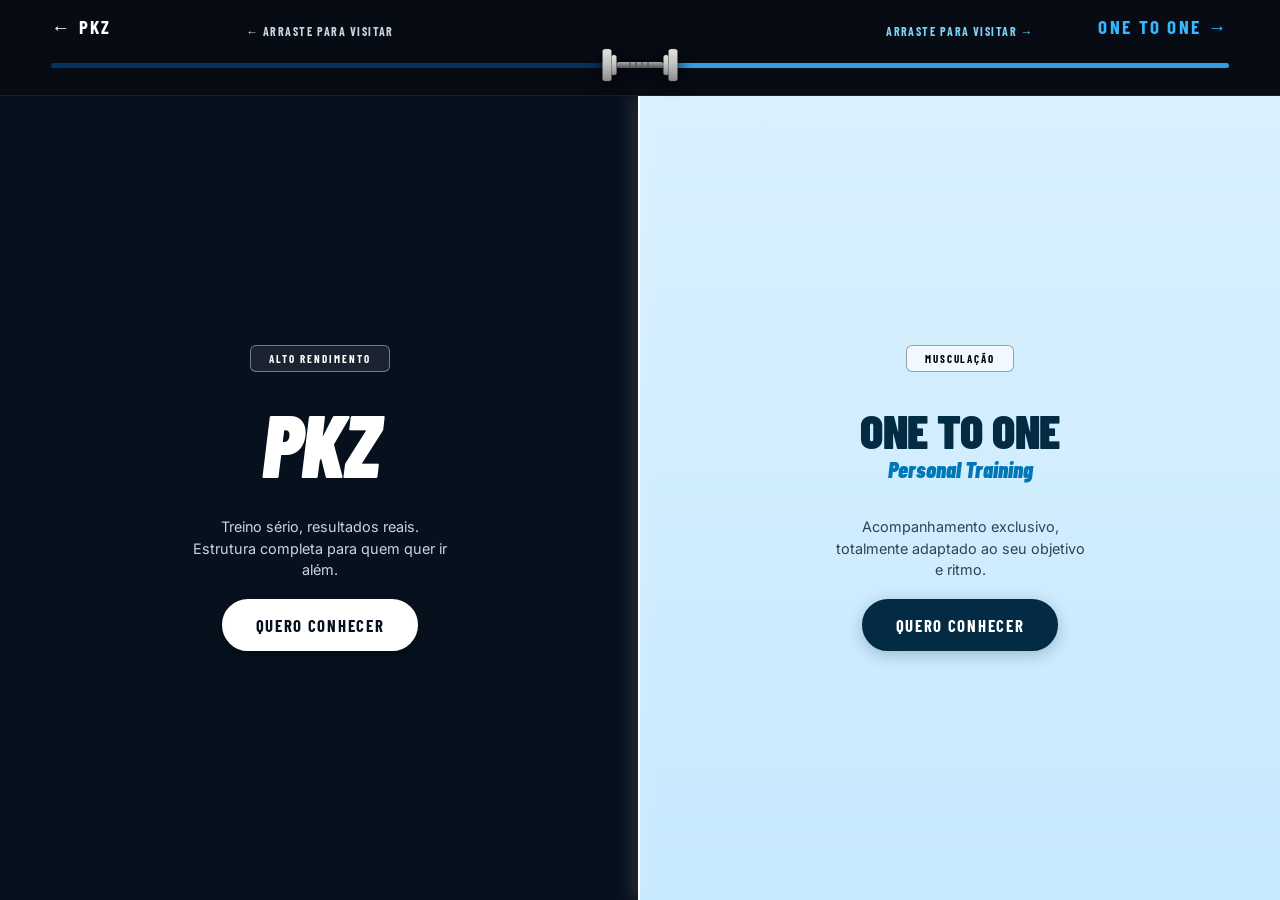
==== Landing Page/index.html @ 016218b0 "Add files via upload" ====
<!doctype html>
<html lang="pt-BR">
  <head>
    <meta charset="UTF-8" />
    <meta name="viewport" content="width=device-width, initial-scale=1.0" />
    <title>PKZ & ONE TO ONE</title>
    <link
      href="https://fonts.googleapis.com/css2?family=Barlow+Condensed:ital,wght@0,700;0,900;1,900&family=Inter:wght@400;500;600&display=swap"
      rel="stylesheet"
    />
    <link rel="stylesheet" href="styles.css" />
  </head>
  <body>
    <!-- ═══ BARRA COM HALTER (Header/Navegação) ═══ -->
    <header role="banner" id="bar">
      <div id="drag-hint">
        <div class="hint-box pkz-box" id="hint-pkz-box">
          <span class="hint-pkz">← arraste para visitar</span>
        </div>
        <div class="hint-box oto-box">
          <span class="hint-oto">arraste para visitar →</span>
        </div>
      </div>

      <div class="bar-labels">
        <span class="bar-label pkz">← PKZ</span>
        <span class="bar-label oto">ONE TO ONE →</span>
      </div>

      <div id="track-area">
        <div id="track">
          <div id="fill-l"></div>
          <div id="fill-r"></div>
        </div>

        <div
          id="handle"
          role="slider"
          aria-label="Seletor de marcas PKZ e One To One"
          aria-valuemin="0"
          aria-valuemax="100"
          aria-valuenow="50"
          tabindex="0"
        >
          <svg
            viewBox="0 0 76 36"
            xmlns="http://www.w3.org/2000/svg"
            aria-hidden="true"
          >
            <defs>
              <linearGradient id="pg" x1="0" y1="0" x2="0" y2="1">
                <stop offset="0%" stop-color="#e2e2e2" />
                <stop offset="45%" stop-color="#c4c4c4" />
                <stop offset="100%" stop-color="#8c8c8c" />
              </linearGradient>
              <linearGradient id="bg" x1="0" y1="0" x2="0" y2="1">
                <stop offset="0%" stop-color="#aaa" />
                <stop offset="55%" stop-color="#777" />
                <stop offset="100%" stop-color="#555" />
              </linearGradient>
            </defs>
            <rect
              x="0.5"
              y="2"
              width="9"
              height="32"
              rx="2.5"
              fill="url(#pg)"
              stroke="#666"
              stroke-width="0.4"
            />
            <rect
              x="9.5"
              y="8"
              width="5"
              height="20"
              rx="2"
              fill="url(#pg)"
              stroke="#777"
              stroke-width="0.4"
            />
            <rect
              x="14.5"
              y="15"
              width="47"
              height="6"
              rx="3"
              fill="url(#bg)"
            />
            <line
              x1="28"
              y1="15.5"
              x2="28"
              y2="20.5"
              stroke="#555"
              stroke-width="1.3"
              stroke-linecap="round"
            />
            <line
              x1="34"
              y1="15.5"
              x2="34"
              y2="20.5"
              stroke="#555"
              stroke-width="1.3"
              stroke-linecap="round"
            />
            <line
              x1="40"
              y1="15.5"
              x2="40"
              y2="20.5"
              stroke="#555"
              stroke-width="1.3"
              stroke-linecap="round"
            />
            <line
              x1="46"
              y1="15.5"
              x2="46"
              y2="20.5"
              stroke="#555"
              stroke-width="1.3"
              stroke-linecap="round"
            />
            <rect
              x="61.5"
              y="8"
              width="5"
              height="20"
              rx="2"
              fill="url(#pg)"
              stroke="#777"
              stroke-width="0.4"
            />
            <rect
              x="66.5"
              y="2"
              width="9"
              height="32"
              rx="2.5"
              fill="url(#pg)"
              stroke="#666"
              stroke-width="0.4"
            />
          </svg>
        </div>
      </div>
    </header>

    <!-- ═══ PAINÉIS (Conteúdo Principal) ═══ -->
    <main role="main" id="stage">
      <section id="pkz" aria-label="Universo PKZ">
        <div class="p-inner">
          <div class="tag">Alto Rendimento</div>
          <div class="title-box">
            <h1>PKZ</h1>
          </div>
          <p>
            Treino sério, resultados reais. Estrutura completa para quem quer ir
            além.
          </p>

          <!-- Botão CTA PKZ -->
          <a
            href="../PKZ/index.html"
            class="cta-button pkz-btn"
            id="btn-pkz-cta"
            >Quero conhecer</a
          >
        </div>
      </section>

      <div id="div-line" aria-hidden="true"></div>

      <section id="oto" aria-label="Universo One To One">
        <div class="p-inner">
          <div class="tag">Musculação</div>
          <div class="title-box">
            <h1>ONE TO ONE</h1>
            <div class="sub">Personal Training</div>
          </div>
          <p>
            Acompanhamento exclusivo, totalmente adaptado ao seu objetivo e
            ritmo.
          </p>

          <!-- Botão CTA ONE TO ONE -->
          <a
            href="../OneToOne/index.html"
            class="cta-button oto-btn"
            id="btn-oto-cta"
            >Quero conhecer</a
          >
        </div>
      </section>
    </main>

    <div class="arrow-hint l" id="arr-l" aria-hidden="true">
      <svg width="24" height="24" viewBox="0 0 24 24" fill="none" xmlns="http://www.w3.org/2000/svg" aria-hidden="true">
        <path d="M15 18L9 12L15 6" stroke="#ffffff" stroke-width="2.5" stroke-linecap="round" stroke-linejoin="round"/>
        <path d="M15 18L9 12L15 6" stroke="#07111e" stroke-width="5" stroke-linecap="round" stroke-linejoin="round" opacity="0.6"/>
      </svg>
    </div>
    <div class="arrow-hint r" id="arr-r" aria-hidden="true">
      <svg width="24" height="24" viewBox="0 0 24 24" fill="none" xmlns="http://www.w3.org/2000/svg" aria-hidden="true">
        <path d="M9 6L15 12L9 18" stroke="#032b43" stroke-width="2.5" stroke-linecap="round" stroke-linejoin="round"/>
        <path d="M9 6L15 12L9 18" stroke="#ffffff" stroke-width="5" stroke-linecap="round" stroke-linejoin="round" opacity="0.6"/>
      </svg>
    </div>

    <div id="redir" role="status" aria-live="polite">
      <h2 id="redir-name">PKZ</h2>
      <small id="redir-sub">redirecionando...</small>
    </div>

    <script src="script.js"></script>
  </body>
</html>
---- Landing Page/styles.css ----
* {
  margin: 0;
  padding: 0;
  box-sizing: border-box;
}

html,
body {
  height: 100%;
  overflow: hidden;
  user-select: none;
}

/* ═══════════════════════════════════════
  BARRA SUPERIOR COM HALTER
═══════════════════════════════════════ */
#bar {
  position: fixed;
  top: 0;
  left: 0;
  right: 0;
  height: 96px;
  background: #060b14;
  z-index: 200;
  display: flex;
  flex-direction: column;
  justify-content: flex-end;
  padding: 0 clamp(16px, 4vw, 52px) 12px;
  gap: 8px;
  border-bottom: 1px solid #101f38;
}

#drag-hint {
  position: absolute;
  bottom: 56px;
  left: 0;
  right: 0;
  display: flex;
  align-items: center;
  pointer-events: none;
  transition: opacity 0.5s;
  white-space: nowrap;
  z-index: 210;
}

.hint-box {
  display: flex;
  justify-content: center;
  align-items: center;
  padding: 0 10px;
}

.hint-box.pkz-box {
  width: 50%;
  flex-shrink: 0;
}

.hint-box.oto-box {
  flex: 1;
}

#drag-hint span {
  font-family: "Barlow Condensed", sans-serif;
  font-weight: 700;
  font-size: clamp(10px, 2.2vw, 12px);
  letter-spacing: 0.12em;
  text-transform: uppercase;
}

#drag-hint .hint-pkz {
  color: #cbd5e1;
}

#drag-hint .hint-oto {
  color: #7dd3fc;
}

.bar-labels {
  display: flex;
  justify-content: space-between;
  align-items: center;
}

.bar-label {
  font-family: "Barlow Condensed", sans-serif;
  font-weight: 700;
  font-size: clamp(14px, 3.5vw, 19px);
  letter-spacing: 0.12em;
  text-transform: uppercase;
}
.bar-label.pkz {
  color: #ffffff;
}
.bar-label.oto {
  color: #38b6ff;
}

/* Focus visible para acessibilidade */
.bar-label:focus-visible,
#drag-hint span:focus-visible {
  outline: 2px solid #38b6ff;
  outline-offset: 2px;
  border-radius: 2px;
}

#track-area {
  position: relative;
  height: 36px;
  display: flex;
  align-items: center;
}

#track {
  width: 100%;
  height: 5px;
  background: #111e36;
  border-radius: 3px;
  position: relative;
}

#fill-l {
  position: absolute;
  left: 0;
  top: 0;
  bottom: 0;
  width: 50%;
  background: #003865;
  border-radius: 3px;
  opacity: 0.85;
  pointer-events: none;
}
#fill-r {
  position: absolute;
  right: 0;
  top: 0;
  bottom: 0;
  width: 50%;
  background: #38b6ff;
  border-radius: 3px;
  opacity: 0.85;
  pointer-events: none;
}

#handle {
  position: absolute;
  top: 50%;
  left: 50%;
  transform: translate(-50%, -50%);
  cursor: grab;
  z-index: 10;
  touch-action: none;
}
#handle:active {
  cursor: grabbing;
}
#handle svg {
  width: clamp(56px, 15vw, 76px);
  height: 36px;
  display: block;
  filter: drop-shadow(0 2px 8px rgba(0, 0, 0, 0.85));
  transition: filter 0.2s;
}
#handle:active svg {
  filter: drop-shadow(0 0 14px rgba(255, 255, 255, 0.4))
    drop-shadow(0 2px 8px rgba(0, 0, 0, 0.85));
}

/* ═══════════════════════════════════════
  PAINÉIS COM IMAGENS DE FUNDO
═══════════════════════════════════════ */
#stage {
  position: fixed;
  top: 96px;
  left: 0;
  right: 0;
  bottom: 0;
  display: flex;
  overflow: hidden;
}

#pkz {
  width: 50%;
  background-color: #07111e;
  background-image:
    linear-gradient(to bottom, rgba(7, 17, 30, 0.88), rgba(7, 17, 30, 0.82)),
    url("fotos/image_eec709.jpg");
  background-size: cover;
  background-position: center;
  display: flex;
  align-items: center;
  justify-content: center;
  overflow: hidden;
  flex-shrink: 0;
}

#oto {
  flex: 1;
  background-color: #38b6ff;
  background-image:
    linear-gradient(
      to bottom,
      rgba(240, 249, 255, 0.88),
      rgba(224, 242, 254, 0.85)
    ),
    url("fotos/image_eec74e.jpg");
  background-size: cover;
  background-position: center;
  display: flex;
  align-items: center;
  justify-content: center;
  overflow: hidden;
}

#div-line {
  position: absolute;
  top: 0;
  bottom: 0;
  left: 50%;
  width: 2px;
  background: #ffffff;
  transform: translateX(-50%);
  box-shadow: 0 0 18px rgba(255, 255, 255, 0.9);
  z-index: 10;
  pointer-events: none;
}

.p-inner {
  padding: clamp(16px, 3vh, 44px) clamp(12px, 3vw, 36px);
  text-align: center;
  width: 100%;
  max-width: 380px;
  display: flex;
  flex-direction: column;
  align-items: center;
}

.tag {
  display: inline-block;
  font-family: "Barlow Condensed", sans-serif;
  font-weight: 700;
  font-size: clamp(9px, 2vw, 11px);
  letter-spacing: 0.18em;
  text-transform: uppercase;
  padding: clamp(4px, 1vh, 6px) clamp(10px, 2vw, 18px);
  border-radius: 6px;
  margin-bottom: clamp(10px, 2vh, 20px);
  white-space: nowrap;
}

#pkz .tag {
  color: #ffffff;
  background: rgba(255, 255, 255, 0.08);
  border: 1px solid rgba(255, 255, 255, 0.4);
}

#oto .tag {
  color: #000000;
  background: rgba(255, 255, 255, 0.65);
  border: 1px solid rgba(0, 0, 0, 0.35);
}

.title-box {
  min-height: clamp(60px, 12vh, 110px);
  display: flex;
  flex-direction: column;
  justify-content: center;
  align-items: center;
  margin-bottom: clamp(10px, 2vh, 20px);
  width: 100%;
}

#pkz h1 {
  font-family: "Barlow Condensed", sans-serif;
  font-weight: 900;
  font-style: italic;
  font-size: clamp(2rem, 8vw, 5.5rem);
  line-height: 0.9;
  color: #ffffff;
  letter-spacing: -0.02em;
  word-break: break-word;
}

#oto h1 {
  font-family: "Barlow Condensed", sans-serif;
  font-weight: 900;
  font-size: clamp(1.5rem, 5vw, 3rem);
  line-height: 1;
  color: #032b43;
  letter-spacing: -0.01em;
  margin-bottom: 2px;
  word-break: break-word;
}

#oto .sub {
  font-family: "Barlow Condensed", sans-serif;
  font-weight: 900;
  font-style: italic;
  font-size: clamp(0.9rem, 3vw, 1.4rem);
  color: #0077b6;
  white-space: nowrap;
}

#pkz p,
#oto p {
  font-family: "Inter", sans-serif;
  font-size: clamp(0.75rem, 2.2vw, 0.9rem);
  line-height: 1.5;
  max-width: 260px;
  width: 100%;
  margin: 0 auto clamp(14px, 2vh, 24px);
  height: auto;
}

#pkz p {
  color: #cbd5e1;
}
#oto p {
  color: #334155;
}

/* ═══════════════════════════════════════
  BOTÕES CALL-TO-ACTION (CTA)
═══════════════════════════════════════ */
.cta-button {
  display: inline-flex;
  align-items: center;
  justify-content: center;
  padding: clamp(10px, 1.8vh, 14px) clamp(22px, 3vw, 32px);
  border-radius: 9999px;
  font-family: "Barlow Condensed", sans-serif;
  font-weight: 700;
  font-size: clamp(0.85rem, 2.2vw, 1.05rem);
  letter-spacing: 0.1em;
  text-transform: uppercase;
  text-decoration: none;
  cursor: pointer;
  margin-bottom: 0;
  white-space: nowrap;
  outline: none;
  transition:
    transform 0.25s cubic-bezier(0.4, 0, 0.2, 1),
    box-shadow 0.25s cubic-bezier(0.4, 0, 0.2, 1),
    background-color 0.25s ease,
    color 0.25s ease,
    border-color 0.25s ease;
}

.pkz-btn {
  background-color: #ffffff;
  color: #07111e;
  border: 2px solid #ffffff;
  box-shadow: 0 4px 16px rgba(0, 0, 0, 0.4);
}

.pkz-btn:hover {
  background-color: rgba(255, 255, 255, 0.88);
  border-color: rgba(255, 255, 255, 0.88);
  transform: translateY(-2px) scale(1.03);
  box-shadow: 0 6px 22px rgba(255, 255, 255, 0.25);
}

.pkz-btn:active {
  transform: translateY(0) scale(0.98);
  box-shadow: 0 2px 8px rgba(0, 0, 0, 0.5);
}

.oto-btn {
  background-color: #032b43;
  color: #ffffff;
  border: 2px solid #032b43;
  box-shadow: 0 4px 16px rgba(3, 43, 67, 0.25);
}

.oto-btn:hover {
  background-color: #0077b6;
  border-color: #0077b6;
  transform: translateY(-2px) scale(1.03);
  box-shadow: 0 6px 22px rgba(0, 119, 182, 0.35);
}

.oto-btn:active {
  transform: translateY(0) scale(0.98);
  box-shadow: 0 2px 8px rgba(3, 43, 67, 0.3);
}

/* ═══════════════════════════════════════
  SETAS NAS BORDAS (WCAG COMPLIANT - SVG COM OUTLINE)
═══════════════════════════════════════ */
.arrow-hint {
  position: fixed;
  top: 50%;
  transform: translateY(-50%);
  opacity: 0;
  pointer-events: none;
  z-index: 100;
  transition: opacity 0.3s;
  width: 48px;
  height: 48px;
  display: flex;
  align-items: center;
  justify-content: center;
  border-radius: 50%;
  box-shadow: 0 4px 12px rgba(0, 0, 0, 0.5);
}

.arrow-hint svg {
  width: 24px;
  height: 24px;
  display: block;
}

.arrow-hint.l {
  left: clamp(12px, 2vw, 24px);
  background-color: #07111e;
  border: 1px solid rgba(255, 255, 255, 0.3);
}

.arrow-hint.r {
  right: clamp(12px, 2vw, 24px);
  background-color: #ffffff;
  border: 1px solid rgba(0, 0, 0, 0.2);
}

.arrow-hint.on {
  opacity: 1;
  animation: beat 0.6s ease-in-out infinite alternate;
}

@keyframes beat {
  from {
    transform: translateY(-50%) scale(0.8);
  }
  to {
    transform: translateY(-50%) scale(1.2);
  }
}

/* Focus visible para acessibilidade por teclado */
.arrow-hint:focus-visible {
  outline: 3px solid #38b6ff;
  outline-offset: 2px;
  opacity: 1;
}

/* ═══════════════════════════════════════
  OVERLAY DE REDIRECT
═══════════════════════════════════════ */
#redir {
  position: fixed;
  inset: 0;
  z-index: 999;
  display: flex;
  flex-direction: column;
  align-items: center;
  justify-content: center;
  opacity: 0;
  pointer-events: none;
  transition: opacity 0.45s;
}
#redir.on {
  opacity: 1;
  pointer-events: all;
}
#redir h2 {
  font-family: "Barlow Condensed", sans-serif;
  font-weight: 900;
  font-style: italic;
  font-size: clamp(2.5rem, 10vw, 4.5rem);
  color: inherit;
  margin-bottom: 10px;
  text-align: center;
}
#redir small {
  font-family: "Inter", sans-serif;
  font-size: clamp(0.75rem, 2vw, 0.85rem);
  opacity: 0.7;
  color: inherit;
}

/* ═══════════════════════════════════════
  FOCUS VISIBLE - ACESSIBILIDADE POR TECLADO
═══════════════════════════════════════ */
#handle:focus-visible,
.cta-button:focus-visible {
  outline: 3px solid #38b6ff;
  outline-offset: 3px;
}

#handle:focus-visible {
  outline-color: #38b6ff;
}

.cta-button:focus-visible {
  outline-color: #38b6ff;
}
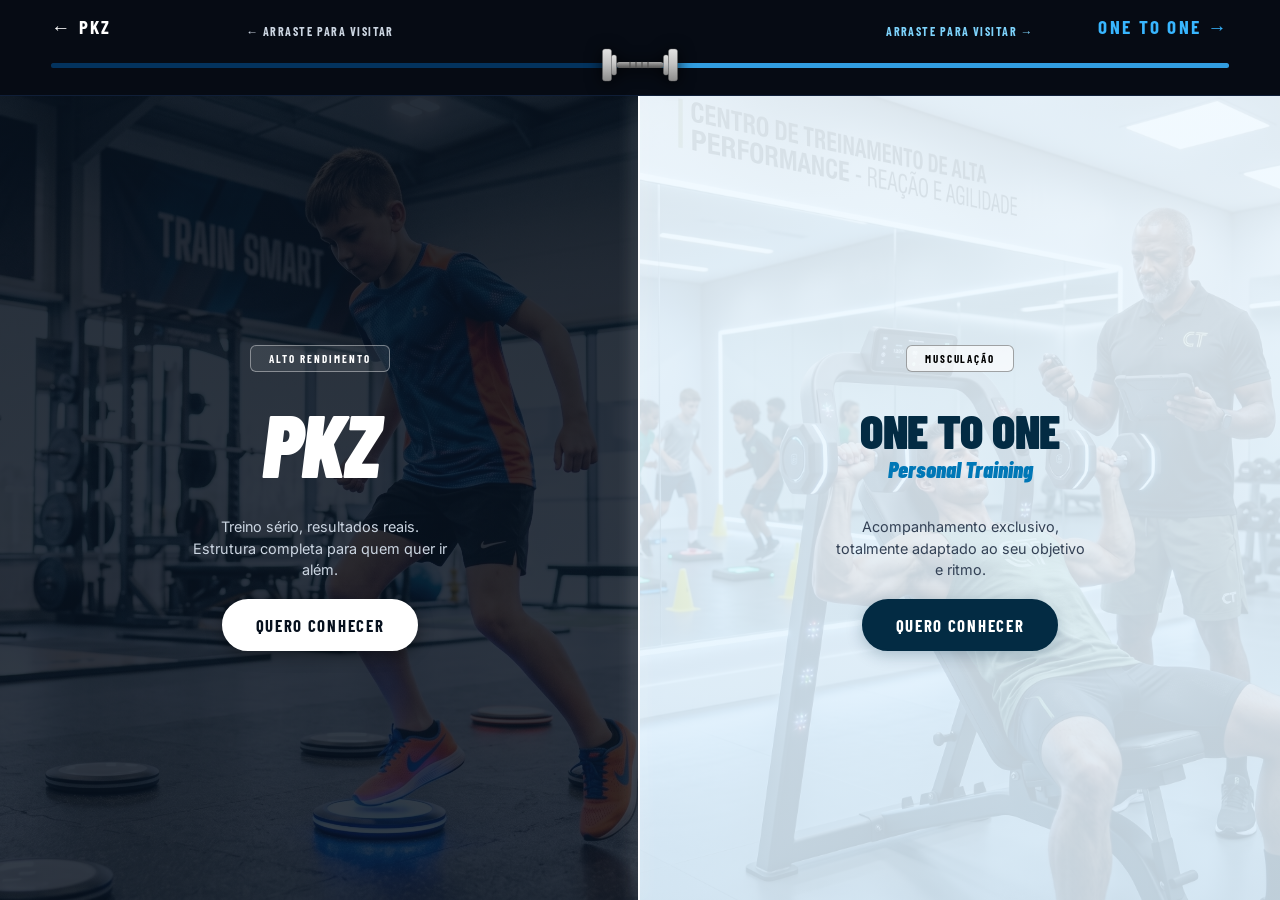
==== commit 52d376a3: "mudanca do arquivo das fotos" ====
--- a/Landing Page/index.html
+++ b/Landing Page/index.html
@@ -8,7 +8,7 @@
       href="https://fonts.googleapis.com/css2?family=Barlow+Condensed:ital,wght@0,700;0,900;1,900&family=Inter:wght@400;500;600&display=swap"
       rel="stylesheet"
     />
-    <link rel="stylesheet" href="styles.css" />
+    <link rel="stylesheet" href="style.css" />
   </head>
   <body>
     <!-- ═══ BARRA COM HALTER (Header/Navegação) ═══ -->
@@ -197,15 +197,55 @@
     </main>
 
     <div class="arrow-hint l" id="arr-l" aria-hidden="true">
-      <svg width="24" height="24" viewBox="0 0 24 24" fill="none" xmlns="http://www.w3.org/2000/svg" aria-hidden="true">
-        <path d="M15 18L9 12L15 6" stroke="#ffffff" stroke-width="2.5" stroke-linecap="round" stroke-linejoin="round"/>
-        <path d="M15 18L9 12L15 6" stroke="#07111e" stroke-width="5" stroke-linecap="round" stroke-linejoin="round" opacity="0.6"/>
+      <svg
+        width="24"
+        height="24"
+        viewBox="0 0 24 24"
+        fill="none"
+        xmlns="http://www.w3.org/2000/svg"
+        aria-hidden="true"
+      >
+        <path
+          d="M15 18L9 12L15 6"
+          stroke="#ffffff"
+          stroke-width="2.5"
+          stroke-linecap="round"
+          stroke-linejoin="round"
+        />
+        <path
+          d="M15 18L9 12L15 6"
+          stroke="#07111e"
+          stroke-width="5"
+          stroke-linecap="round"
+          stroke-linejoin="round"
+          opacity="0.6"
+        />
       </svg>
     </div>
     <div class="arrow-hint r" id="arr-r" aria-hidden="true">
-      <svg width="24" height="24" viewBox="0 0 24 24" fill="none" xmlns="http://www.w3.org/2000/svg" aria-hidden="true">
-        <path d="M9 6L15 12L9 18" stroke="#032b43" stroke-width="2.5" stroke-linecap="round" stroke-linejoin="round"/>
-        <path d="M9 6L15 12L9 18" stroke="#ffffff" stroke-width="5" stroke-linecap="round" stroke-linejoin="round" opacity="0.6"/>
+      <svg
+        width="24"
+        height="24"
+        viewBox="0 0 24 24"
+        fill="none"
+        xmlns="http://www.w3.org/2000/svg"
+        aria-hidden="true"
+      >
+        <path
+          d="M9 6L15 12L9 18"
+          stroke="#032b43"
+          stroke-width="2.5"
+          stroke-linecap="round"
+          stroke-linejoin="round"
+        />
+        <path
+          d="M9 6L15 12L9 18"
+          stroke="#ffffff"
+          stroke-width="5"
+          stroke-linecap="round"
+          stroke-linejoin="round"
+          opacity="0.6"
+        />
       </svg>
     </div>
 
--- a/Landing Page/style.css
+++ b/Landing Page/style.css
@@ -0,0 +1,495 @@
+* {
+  margin: 0;
+  padding: 0;
+  box-sizing: border-box;
+}
+
+html,
+body {
+  height: 100%;
+  overflow: hidden;
+  user-select: none;
+}
+
+/* ═══════════════════════════════════════
+  BARRA SUPERIOR COM HALTER
+═══════════════════════════════════════ */
+#bar {
+  position: fixed;
+  top: 0;
+  left: 0;
+  right: 0;
+  height: 96px;
+  background: #060b14;
+  z-index: 200;
+  display: flex;
+  flex-direction: column;
+  justify-content: flex-end;
+  padding: 0 clamp(16px, 4vw, 52px) 12px;
+  gap: 8px;
+  border-bottom: 1px solid #101f38;
+}
+
+#drag-hint {
+  position: absolute;
+  bottom: 56px;
+  left: 0;
+  right: 0;
+  display: flex;
+  align-items: center;
+  pointer-events: none;
+  transition: opacity 0.5s;
+  white-space: nowrap;
+  z-index: 210;
+}
+
+.hint-box {
+  display: flex;
+  justify-content: center;
+  align-items: center;
+  padding: 0 10px;
+}
+
+.hint-box.pkz-box {
+  width: 50%;
+  flex-shrink: 0;
+}
+
+.hint-box.oto-box {
+  flex: 1;
+}
+
+#drag-hint span {
+  font-family: "Barlow Condensed", sans-serif;
+  font-weight: 700;
+  font-size: clamp(10px, 2.2vw, 12px);
+  letter-spacing: 0.12em;
+  text-transform: uppercase;
+}
+
+#drag-hint .hint-pkz {
+  color: #cbd5e1;
+}
+
+#drag-hint .hint-oto {
+  color: #7dd3fc;
+}
+
+.bar-labels {
+  display: flex;
+  justify-content: space-between;
+  align-items: center;
+}
+
+.bar-label {
+  font-family: "Barlow Condensed", sans-serif;
+  font-weight: 700;
+  font-size: clamp(14px, 3.5vw, 19px);
+  letter-spacing: 0.12em;
+  text-transform: uppercase;
+}
+.bar-label.pkz {
+  color: #ffffff;
+}
+.bar-label.oto {
+  color: #38b6ff;
+}
+
+/* Focus visible para acessibilidade */
+.bar-label:focus-visible,
+#drag-hint span:focus-visible {
+  outline: 2px solid #38b6ff;
+  outline-offset: 2px;
+  border-radius: 2px;
+}
+
+#track-area {
+  position: relative;
+  height: 36px;
+  display: flex;
+  align-items: center;
+}
+
+#track {
+  width: 100%;
+  height: 5px;
+  background: #111e36;
+  border-radius: 3px;
+  position: relative;
+}
+
+#fill-l {
+  position: absolute;
+  left: 0;
+  top: 0;
+  bottom: 0;
+  width: 50%;
+  background: #003865;
+  border-radius: 3px;
+  opacity: 0.85;
+  pointer-events: none;
+}
+#fill-r {
+  position: absolute;
+  right: 0;
+  top: 0;
+  bottom: 0;
+  width: 50%;
+  background: #38b6ff;
+  border-radius: 3px;
+  opacity: 0.85;
+  pointer-events: none;
+}
+
+#handle {
+  position: absolute;
+  top: 50%;
+  left: 50%;
+  transform: translate(-50%, -50%);
+  cursor: grab;
+  z-index: 10;
+  touch-action: none;
+}
+#handle:active {
+  cursor: grabbing;
+}
+#handle svg {
+  width: clamp(56px, 15vw, 76px);
+  height: 36px;
+  display: block;
+  filter: drop-shadow(0 2px 8px rgba(0, 0, 0, 0.85));
+  transition: filter 0.2s;
+}
+#handle:active svg {
+  filter: drop-shadow(0 0 14px rgba(255, 255, 255, 0.4))
+    drop-shadow(0 2px 8px rgba(0, 0, 0, 0.85));
+}
+
+/* ═══════════════════════════════════════
+  PAINÉIS COM IMAGENS DE FUNDO
+═══════════════════════════════════════ */
+#stage {
+  position: fixed;
+  top: 96px;
+  left: 0;
+  right: 0;
+  bottom: 0;
+  display: flex;
+  overflow: hidden;
+}
+
+#pkz {
+  width: 50%;
+  background-color: #07111e;
+  background-image:
+    linear-gradient(to bottom, rgba(7, 17, 30, 0.88), rgba(7, 17, 30, 0.82)),
+    url("Fotos/LandingPKZ.webp");
+  background-size: cover;
+  background-position: center;
+  display: flex;
+  align-items: center;
+  justify-content: center;
+  overflow: hidden;
+  flex-shrink: 0;
+}
+
+#oto {
+  flex: 1;
+  background-color: #38b6ff;
+  background-image:
+    linear-gradient(
+      to bottom,
+      rgba(240, 249, 255, 0.88),
+      rgba(224, 242, 254, 0.85)
+    ),
+    url("Fotos/LandingOneToOne.webp");
+  background-size: cover;
+  background-position: center;
+  display: flex;
+  align-items: center;
+  justify-content: center;
+  overflow: hidden;
+}
+
+#div-line {
+  position: absolute;
+  top: 0;
+  bottom: 0;
+  left: 50%;
+  width: 2px;
+  background: #ffffff;
+  transform: translateX(-50%);
+  box-shadow: 0 0 18px rgba(255, 255, 255, 0.9);
+  z-index: 10;
+  pointer-events: none;
+}
+
+.p-inner {
+  padding: clamp(16px, 3vh, 44px) clamp(12px, 3vw, 36px);
+  text-align: center;
+  width: 100%;
+  max-width: 380px;
+  display: flex;
+  flex-direction: column;
+  align-items: center;
+}
+
+.tag {
+  display: inline-block;
+  font-family: "Barlow Condensed", sans-serif;
+  font-weight: 700;
+  font-size: clamp(9px, 2vw, 11px);
+  letter-spacing: 0.18em;
+  text-transform: uppercase;
+  padding: clamp(4px, 1vh, 6px) clamp(10px, 2vw, 18px);
+  border-radius: 6px;
+  margin-bottom: clamp(10px, 2vh, 20px);
+  white-space: nowrap;
+}
+
+#pkz .tag {
+  color: #ffffff;
+  background: rgba(255, 255, 255, 0.08);
+  border: 1px solid rgba(255, 255, 255, 0.4);
+}
+
+#oto .tag {
+  color: #000000;
+  background: rgba(255, 255, 255, 0.65);
+  border: 1px solid rgba(0, 0, 0, 0.35);
+}
+
+.title-box {
+  min-height: clamp(60px, 12vh, 110px);
+  display: flex;
+  flex-direction: column;
+  justify-content: center;
+  align-items: center;
+  margin-bottom: clamp(10px, 2vh, 20px);
+  width: 100%;
+}
+
+#pkz h1 {
+  font-family: "Barlow Condensed", sans-serif;
+  font-weight: 900;
+  font-style: italic;
+  font-size: clamp(2rem, 8vw, 5.5rem);
+  line-height: 0.9;
+  color: #ffffff;
+  letter-spacing: -0.02em;
+  word-break: break-word;
+}
+
+#oto h1 {
+  font-family: "Barlow Condensed", sans-serif;
+  font-weight: 900;
+  font-size: clamp(1.5rem, 5vw, 3rem);
+  line-height: 1;
+  color: #032b43;
+  letter-spacing: -0.01em;
+  margin-bottom: 2px;
+  word-break: break-word;
+}
+
+#oto .sub {
+  font-family: "Barlow Condensed", sans-serif;
+  font-weight: 900;
+  font-style: italic;
+  font-size: clamp(0.9rem, 3vw, 1.4rem);
+  color: #0077b6;
+  white-space: nowrap;
+}
+
+#pkz p,
+#oto p {
+  font-family: "Inter", sans-serif;
+  font-size: clamp(0.75rem, 2.2vw, 0.9rem);
+  line-height: 1.5;
+  max-width: 260px;
+  width: 100%;
+  margin: 0 auto clamp(14px, 2vh, 24px);
+  height: auto;
+}
+
+#pkz p {
+  color: #cbd5e1;
+}
+#oto p {
+  color: #334155;
+}
+
+/* ═══════════════════════════════════════
+  BOTÕES CALL-TO-ACTION (CTA)
+═══════════════════════════════════════ */
+.cta-button {
+  display: inline-flex;
+  align-items: center;
+  justify-content: center;
+  padding: clamp(10px, 1.8vh, 14px) clamp(22px, 3vw, 32px);
+  border-radius: 9999px;
+  font-family: "Barlow Condensed", sans-serif;
+  font-weight: 700;
+  font-size: clamp(0.85rem, 2.2vw, 1.05rem);
+  letter-spacing: 0.1em;
+  text-transform: uppercase;
+  text-decoration: none;
+  cursor: pointer;
+  margin-bottom: 0;
+  white-space: nowrap;
+  outline: none;
+  transition:
+    transform 0.25s cubic-bezier(0.4, 0, 0.2, 1),
+    box-shadow 0.25s cubic-bezier(0.4, 0, 0.2, 1),
+    background-color 0.25s ease,
+    color 0.25s ease,
+    border-color 0.25s ease;
+}
+
+.pkz-btn {
+  background-color: #ffffff;
+  color: #07111e;
+  border: 2px solid #ffffff;
+  box-shadow: 0 4px 16px rgba(0, 0, 0, 0.4);
+}
+
+.pkz-btn:hover {
+  background-color: rgba(255, 255, 255, 0.88);
+  border-color: rgba(255, 255, 255, 0.88);
+  transform: translateY(-2px) scale(1.03);
+  box-shadow: 0 6px 22px rgba(255, 255, 255, 0.25);
+}
+
+.pkz-btn:active {
+  transform: translateY(0) scale(0.98);
+  box-shadow: 0 2px 8px rgba(0, 0, 0, 0.5);
+}
+
+.oto-btn {
+  background-color: #032b43;
+  color: #ffffff;
+  border: 2px solid #032b43;
+  box-shadow: 0 4px 16px rgba(3, 43, 67, 0.25);
+}
+
+.oto-btn:hover {
+  background-color: #0077b6;
+  border-color: #0077b6;
+  transform: translateY(-2px) scale(1.03);
+  box-shadow: 0 6px 22px rgba(0, 119, 182, 0.35);
+}
+
+.oto-btn:active {
+  transform: translateY(0) scale(0.98);
+  box-shadow: 0 2px 8px rgba(3, 43, 67, 0.3);
+}
+
+/* ═══════════════════════════════════════
+  SETAS NAS BORDAS (WCAG COMPLIANT - SVG COM OUTLINE)
+═══════════════════════════════════════ */
+.arrow-hint {
+  position: fixed;
+  top: 50%;
+  transform: translateY(-50%);
+  opacity: 0;
+  pointer-events: none;
+  z-index: 100;
+  transition: opacity 0.3s;
+  width: 48px;
+  height: 48px;
+  display: flex;
+  align-items: center;
+  justify-content: center;
+  border-radius: 50%;
+  box-shadow: 0 4px 12px rgba(0, 0, 0, 0.5);
+}
+
+.arrow-hint svg {
+  width: 24px;
+  height: 24px;
+  display: block;
+}
+
+.arrow-hint.l {
+  left: clamp(12px, 2vw, 24px);
+  background-color: #07111e;
+  border: 1px solid rgba(255, 255, 255, 0.3);
+}
+
+.arrow-hint.r {
+  right: clamp(12px, 2vw, 24px);
+  background-color: #ffffff;
+  border: 1px solid rgba(0, 0, 0, 0.2);
+}
+
+.arrow-hint.on {
+  opacity: 1;
+  animation: beat 0.6s ease-in-out infinite alternate;
+}
+
+@keyframes beat {
+  from {
+    transform: translateY(-50%) scale(0.8);
+  }
+  to {
+    transform: translateY(-50%) scale(1.2);
+  }
+}
+
+/* Focus visible para acessibilidade por teclado */
+.arrow-hint:focus-visible {
+  outline: 3px solid #38b6ff;
+  outline-offset: 2px;
+  opacity: 1;
+}
+
+/* ═══════════════════════════════════════
+  OVERLAY DE REDIRECT
+═══════════════════════════════════════ */
+#redir {
+  position: fixed;
+  inset: 0;
+  z-index: 999;
+  display: flex;
+  flex-direction: column;
+  align-items: center;
+  justify-content: center;
+  opacity: 0;
+  pointer-events: none;
+  transition: opacity 0.45s;
+}
+#redir.on {
+  opacity: 1;
+  pointer-events: all;
+}
+#redir h2 {
+  font-family: "Barlow Condensed", sans-serif;
+  font-weight: 900;
+  font-style: italic;
+  font-size: clamp(2.5rem, 10vw, 4.5rem);
+  color: inherit;
+  margin-bottom: 10px;
+  text-align: center;
+}
+#redir small {
+  font-family: "Inter", sans-serif;
+  font-size: clamp(0.75rem, 2vw, 0.85rem);
+  opacity: 0.7;
+  color: inherit;
+}
+
+/* ═══════════════════════════════════════
+  FOCUS VISIBLE - ACESSIBILIDADE POR TECLADO
+═══════════════════════════════════════ */
+#handle:focus-visible,
+.cta-button:focus-visible {
+  outline: 3px solid #38b6ff;
+  outline-offset: 3px;
+}
+
+#handle:focus-visible {
+  outline-color: #38b6ff;
+}
+
+.cta-button:focus-visible {
+  outline-color: #38b6ff;
+}
